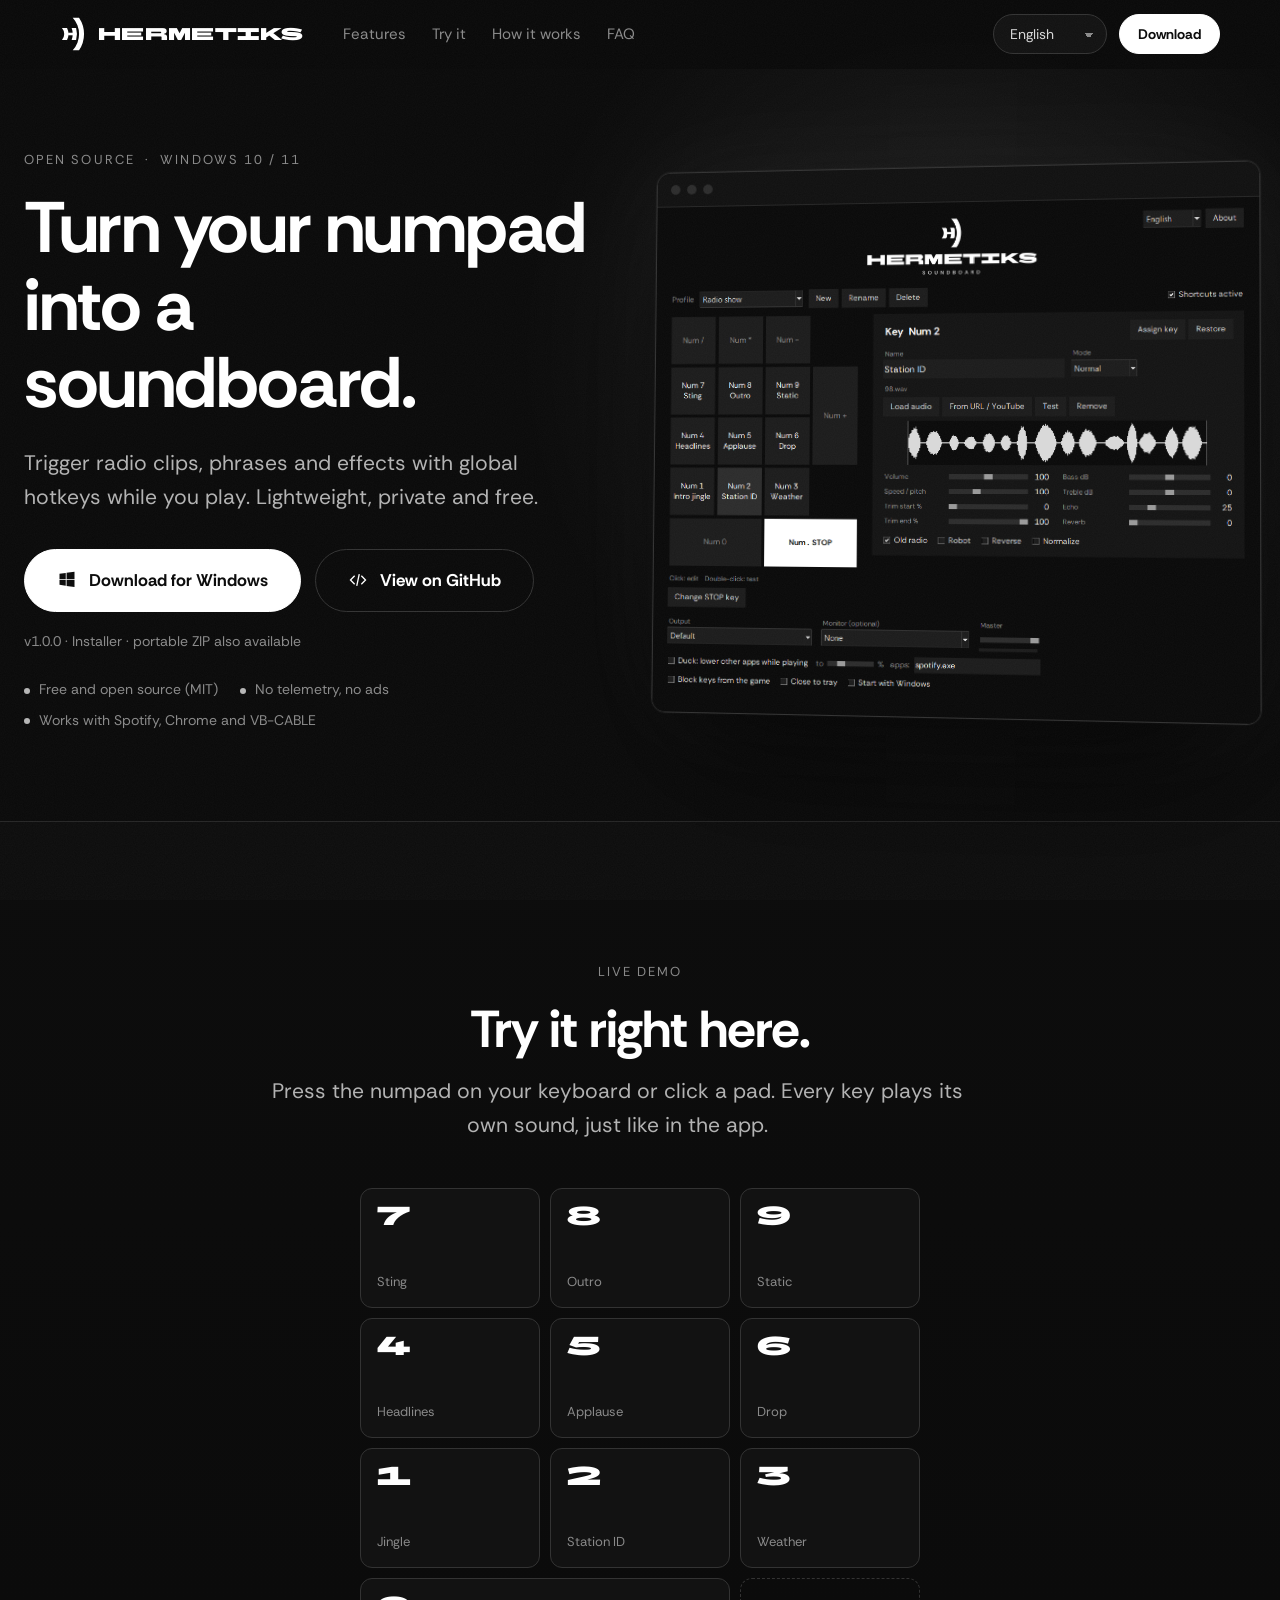
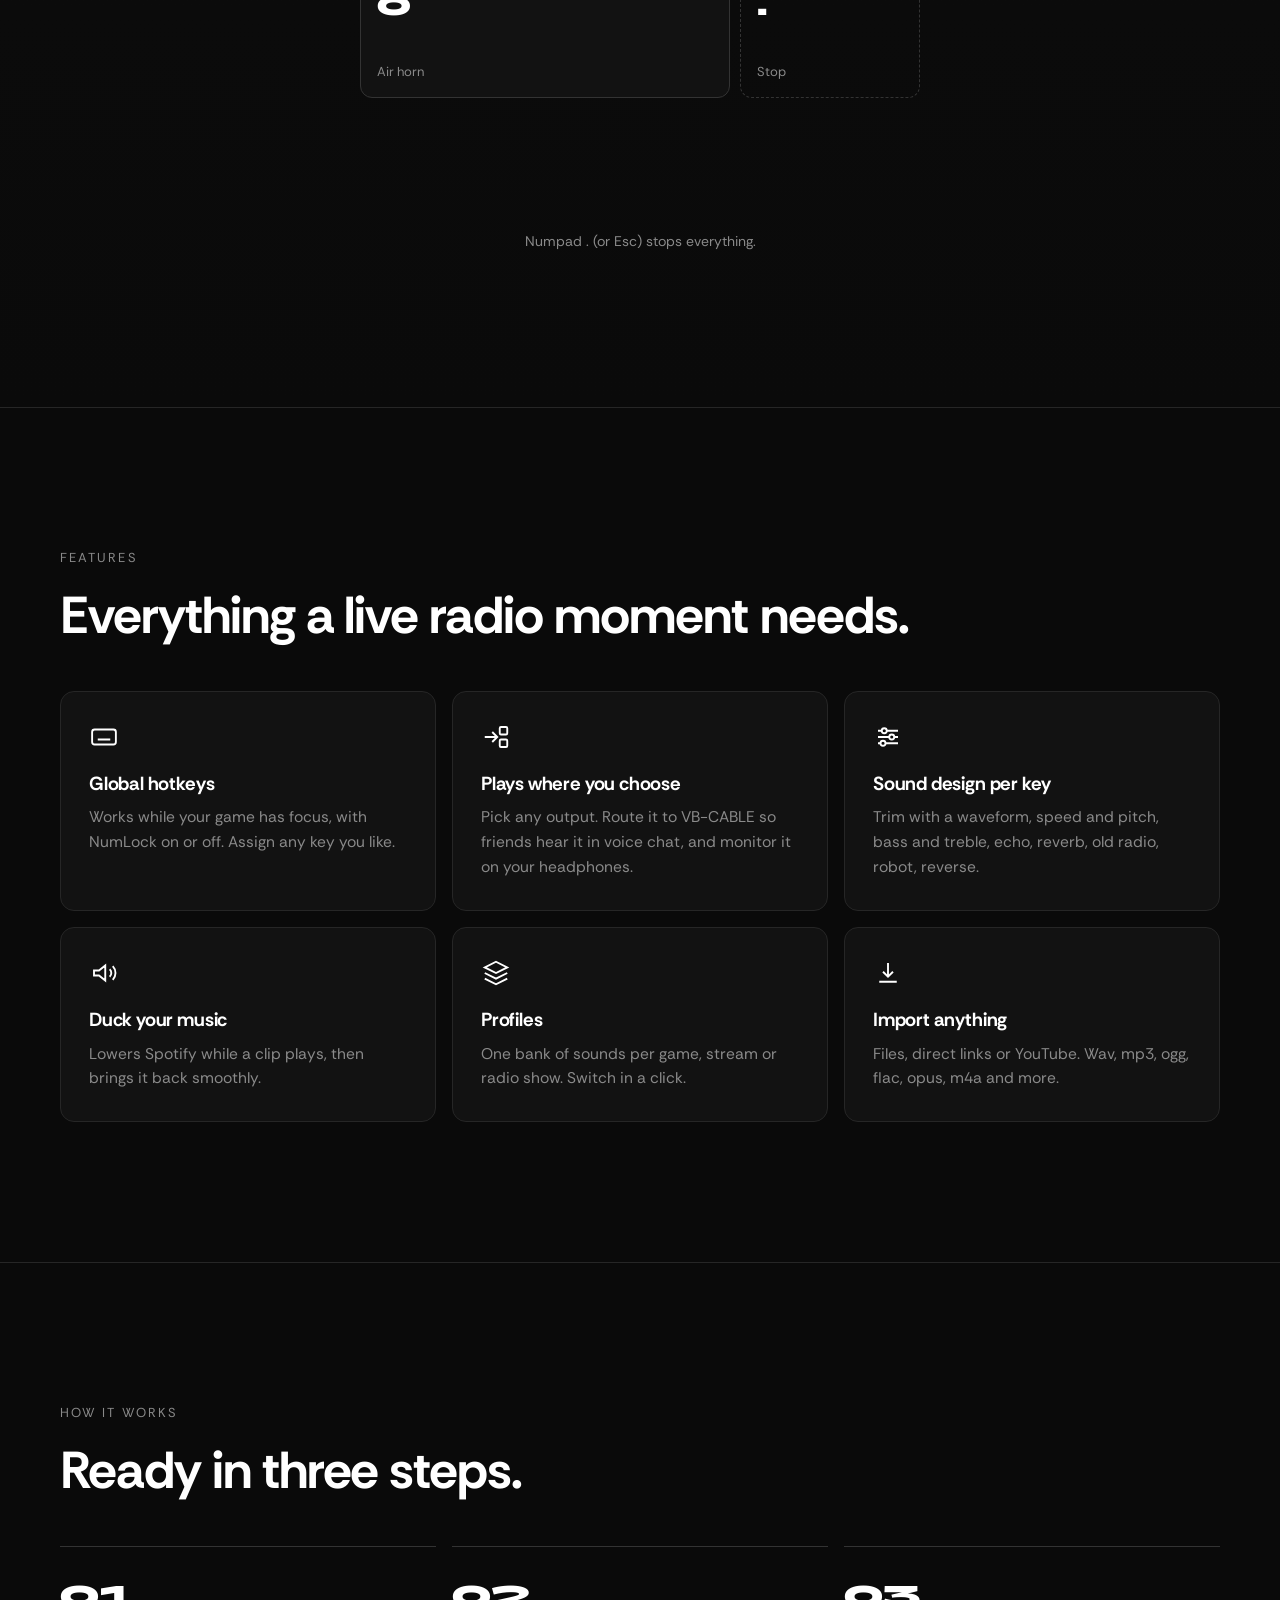
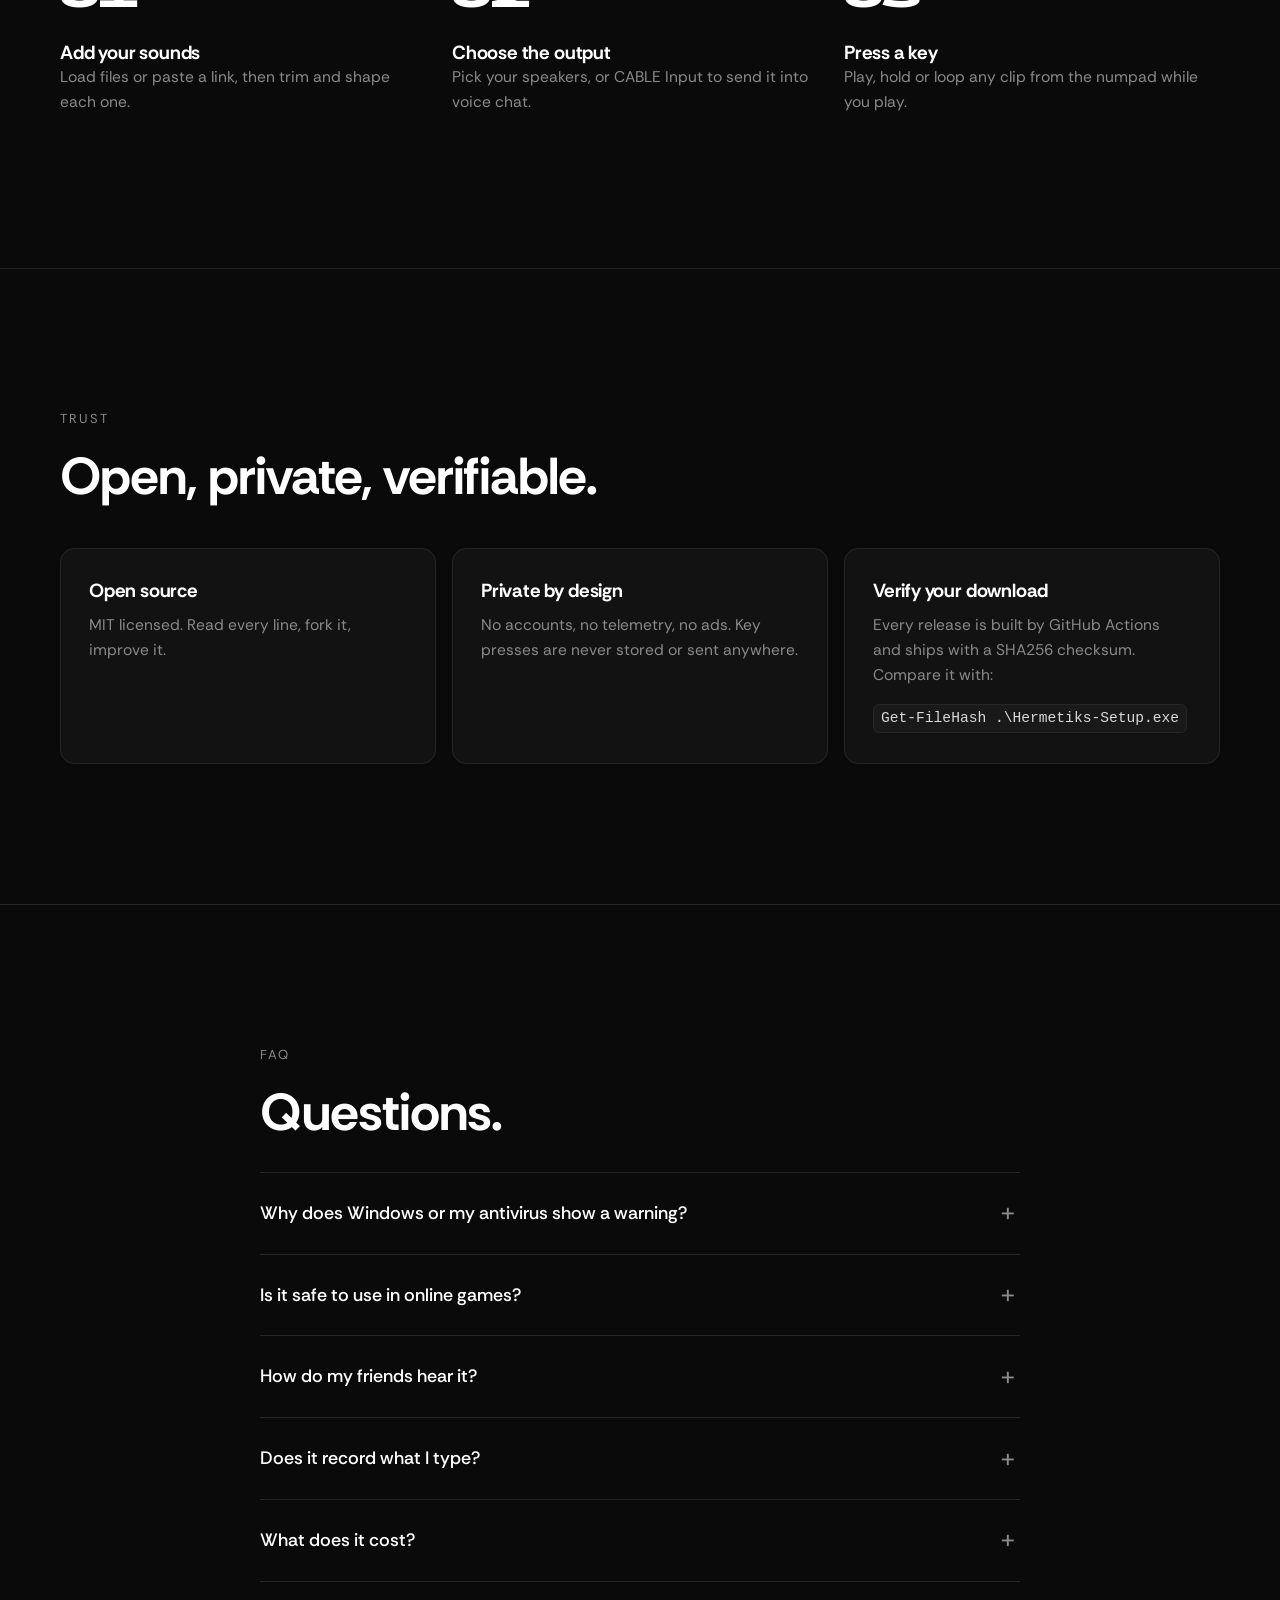
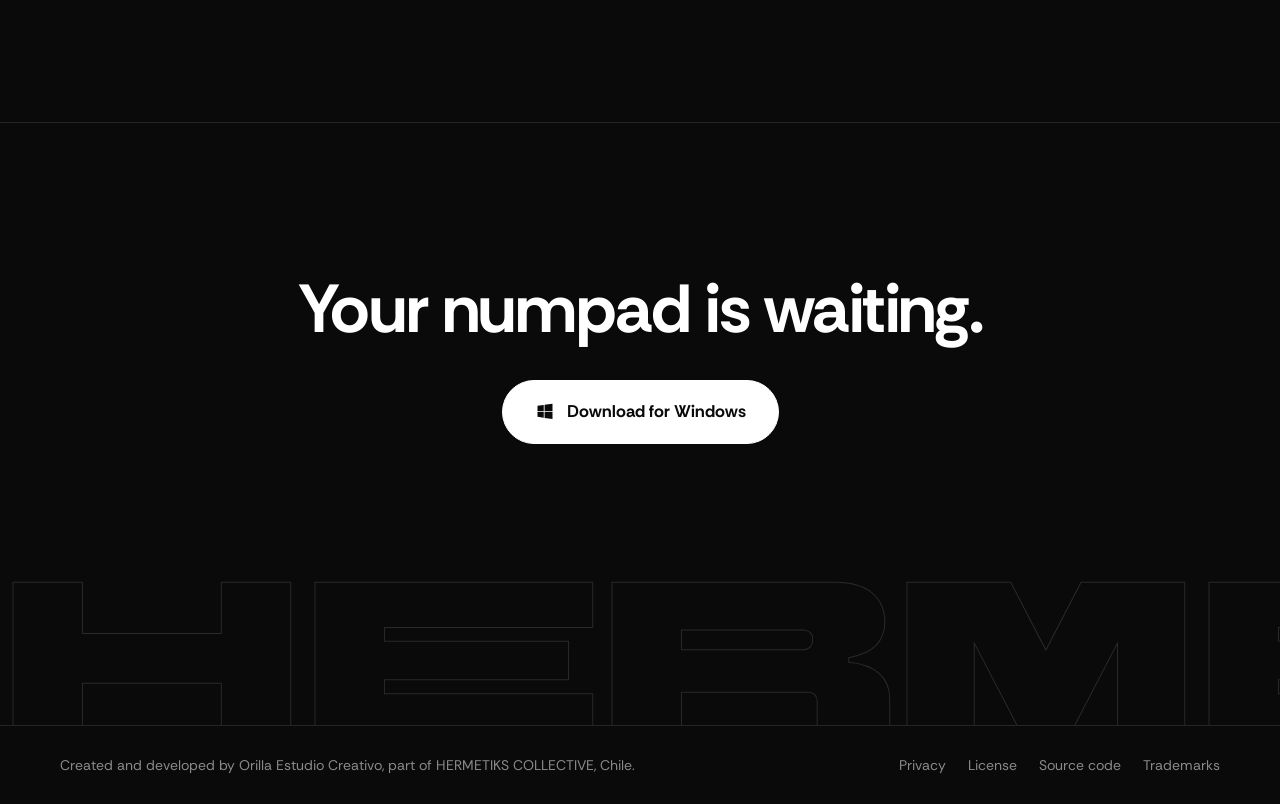
==== site/index.html @ d58da0b7 "Add landing page for hermetiks.orilladiseno.cl Static site (no build step): hero with download butto" ====
<!doctype html>
<html lang="en">
<head>
  <meta charset="utf-8">
  <meta name="viewport" content="width=device-width, initial-scale=1">
  <title>HERMETIKS Soundboard: numpad soundboard for Windows</title>
  <meta name="description" content="Free, open source numpad soundboard for Windows. Trigger radio clips, phrases and effects with global hotkeys while you play.">
  <meta name="theme-color" content="#0a0a0a">
  <link rel="canonical" href="https://hermetiks.orilladiseno.cl/">
  <meta property="og:type" content="website">
  <meta property="og:title" content="HERMETIKS Soundboard">
  <meta property="og:description" content="Turn your numpad into a soundboard. Free and open source for Windows.">
  <meta property="og:url" content="https://hermetiks.orilladiseno.cl/">
  <meta property="og:image" content="https://hermetiks.orilladiseno.cl/assets/img/og.png">
  <meta name="twitter:card" content="summary_large_image">
  <link rel="icon" href="/favicon.ico" sizes="any">
  <link rel="icon" type="image/png" href="assets/img/icon-192.png" sizes="192x192">
  <link rel="apple-touch-icon" href="assets/img/apple-touch-icon.png">
  <link rel="preload" href="assets/fonts/RethinkSans-Regular.ttf" as="font" type="font/ttf" crossorigin>
  <link rel="preload" href="assets/fonts/BBHBartle-Regular.ttf" as="font" type="font/ttf" crossorigin>
  <link rel="stylesheet" href="assets/css/style.css">
</head>
<body>
<a class="skip" href="#main">Skip to content</a>

<header class="nav" id="top">
  <a class="brand" href="#top" aria-label="HERMETIKS Soundboard">
    <img src="assets/img/mark.svg" alt="" width="26" height="34">
    <span>HERMETIKS</span>
  </a>
  <nav class="nav-links" aria-label="Main">
    <a href="#features" data-i18n="nav.features">Features</a>
    <a href="#try" data-i18n="nav.try">Try it</a>
    <a href="#how" data-i18n="nav.how">How it works</a>
    <a href="#faq" data-i18n="nav.faq">FAQ</a>
  </nav>
  <div class="nav-actions">
    <label class="lang" aria-label="Language">
      <select id="lang">
        <option value="en">English</option>
        <option value="es">Español</option>
        <option value="zh">中文</option>
        <option value="pt">Português</option>
      </select>
    </label>
    <a class="btn btn-sm js-download" href="https://github.com/orilladiseno-jpg/hermetiks/releases/latest" data-i18n="nav.download">Download</a>
  </div>
</header>

<main id="main">
  <!-- HERO -->
  <section class="hero">
    <div class="arcs" aria-hidden="true">
      <svg viewBox="0 0 600 600" preserveAspectRatio="xMidYMid slice">
        <g fill="none" stroke="currentColor" stroke-linecap="butt">
          <path class="arc a1" d="M 300 130 A 190 190 0 0 1 300 470"/>
          <path class="arc a2" d="M 300 90 A 240 240 0 0 1 300 510"/>
          <path class="arc a3" d="M 300 50 A 290 290 0 0 1 300 550"/>
          <path class="arc a4" d="M 300 10 A 340 340 0 0 1 300 590"/>
        </g>
      </svg>
    </div>
    <div class="hero-copy">
      <p class="eyebrow" data-i18n="hero.eyebrow">Open source  ·  Windows 10 / 11</p>
      <h1 data-i18n="hero.title">Turn your numpad into a soundboard.</h1>
      <p class="lead" data-i18n="hero.sub">Trigger radio clips, phrases and effects with global hotkeys while you play. Lightweight, private and free.</p>
      <div class="cta">
        <a class="btn btn-lg js-download" href="https://github.com/orilladiseno-jpg/hermetiks/releases/latest">
          <svg class="ico" viewBox="0 0 24 24" aria-hidden="true"><path fill="currentColor" d="M3 4.6 10.5 3.5v7.2H3zM11.5 3.4 21 2v8.7h-9.5zM3 11.7h7.5v7.2L3 17.8zM11.5 11.7H21V20.4l-9.5-1.3z"/></svg>
          <span data-i18n="hero.download">Download for Windows</span>
        </a>
        <a class="btn btn-ghost btn-lg" href="https://github.com/orilladiseno-jpg/hermetiks" rel="noopener">
          <svg class="ico" viewBox="0 0 24 24" fill="none" stroke="currentColor" stroke-width="1.6" aria-hidden="true"><path d="m8 7-5 5 5 5M16 7l5 5-5 5M13.5 5l-3 14"/></svg>
          <span data-i18n="hero.github">View on GitHub</span>
        </a>
      </div>
      <p class="small"><span id="ver">v1.0.0</span>  ·  <span data-i18n="hero.installer">Installer  ·  portable ZIP also available</span></p>
      <ul class="ticks">
        <li data-i18n="hero.m1">Free and open source (MIT)</li>
        <li data-i18n="hero.m2">No telemetry, no ads</li>
        <li data-i18n="hero.m3">Works with Spotify, Chrome and VB-CABLE</li>
      </ul>
    </div>
    <div class="hero-shot">
      <div class="window">
        <div class="window-bar" aria-hidden="true"><i></i><i></i><i></i></div>
        <video class="shot-video" autoplay muted loop playsinline poster="assets/img/app.png" hidden>
          <source src="assets/video/hero.mp4" type="video/mp4">
        </video>
        <img class="shot-img" src="assets/img/app.png" alt="HERMETIKS Soundboard window with a numpad grid, waveform editor and effects" width="1150" height="973">
      </div>
    </div>
  </section>

  <!-- TRY IT -->
  <section class="section try" id="try">
    <div class="wrap narrow center">
      <p class="eyebrow" data-i18n="try.eyebrow">Live demo</p>
      <h2 data-i18n="try.title">Try it right here.</h2>
      <p class="lead" data-i18n="try.sub">Press the numpad on your keyboard or click a pad. Every key plays its own sound, just like in the app.</p>
    </div>
    <div class="pad-wrap">
      <div class="pad" id="pad" role="group" aria-label="Demo numpad">
        <button class="key" data-key="7"><b>7</b><span>Sting</span></button>
        <button class="key" data-key="8"><b>8</b><span>Outro</span></button>
        <button class="key" data-key="9"><b>9</b><span>Static</span></button>
        <button class="key" data-key="4"><b>4</b><span>Headlines</span></button>
        <button class="key" data-key="5"><b>5</b><span>Applause</span></button>
        <button class="key" data-key="6"><b>6</b><span>Drop</span></button>
        <button class="key" data-key="1"><b>1</b><span>Jingle</span></button>
        <button class="key" data-key="2"><b>2</b><span>Station ID</span></button>
        <button class="key" data-key="3"><b>3</b><span>Weather</span></button>
        <button class="key key-wide" data-key="0"><b>0</b><span>Air horn</span></button>
        <button class="key key-stop" data-key="."><b>.</b><span data-i18n="try.stop">Stop</span></button>
      </div>
      <canvas id="scope" width="640" height="90" aria-hidden="true"></canvas>
      <p class="small center" data-i18n="try.hint">Numpad . (or Esc) stops everything.</p>
    </div>
  </section>

  <!-- FEATURES -->
  <section class="section" id="features">
    <div class="wrap">
      <p class="eyebrow" data-i18n="features.eyebrow">Features</p>
      <h2 data-i18n="features.title">Everything a live radio moment needs.</h2>
      <div class="grid">
        <article class="card"><svg class="fi" viewBox="0 0 24 24" fill="none" stroke="currentColor" stroke-width="1.5" aria-hidden="true"><rect x="2.5" y="6" width="19" height="12" rx="2"/><path d="M6 10h.01M10 10h.01M14 10h.01M18 10h.01M7 14h10"/></svg><h3 data-i18n="f1.t">Global hotkeys</h3><p data-i18n="f1.d"></p></article>
        <article class="card"><svg class="fi" viewBox="0 0 24 24" fill="none" stroke="currentColor" stroke-width="1.5" aria-hidden="true"><path d="M3 12h9M9 8l4 4-4 4"/><rect x="15" y="4" width="6" height="6" rx="1"/><rect x="15" y="14" width="6" height="6" rx="1"/></svg><h3 data-i18n="f2.t">Plays where you choose</h3><p data-i18n="f2.d"></p></article>
        <article class="card"><svg class="fi" viewBox="0 0 24 24" fill="none" stroke="currentColor" stroke-width="1.5" aria-hidden="true"><path d="M4 7h16M4 12h16M4 17h16"/><circle cx="9" cy="7" r="2" fill="#0a0a0a"/><circle cx="15" cy="12" r="2" fill="#0a0a0a"/><circle cx="8" cy="17" r="2" fill="#0a0a0a"/></svg><h3 data-i18n="f3.t">Sound design per key</h3><p data-i18n="f3.d"></p></article>
        <article class="card"><svg class="fi" viewBox="0 0 24 24" fill="none" stroke="currentColor" stroke-width="1.5" aria-hidden="true"><path d="M4 10v4h4l5 4V6l-5 4zM16.5 9a4 4 0 0 1 0 6M19 6.5a8 8 0 0 1 0 11"/></svg><h3 data-i18n="f4.t">Duck your music</h3><p data-i18n="f4.d"></p></article>
        <article class="card"><svg class="fi" viewBox="0 0 24 24" fill="none" stroke="currentColor" stroke-width="1.5" aria-hidden="true"><path d="m12 3 9 4.5-9 4.5-9-4.5zM3 12l9 4.5 9-4.5M3 16.5 12 21l9-4.5"/></svg><h3 data-i18n="f5.t">Profiles</h3><p data-i18n="f5.d"></p></article>
        <article class="card"><svg class="fi" viewBox="0 0 24 24" fill="none" stroke="currentColor" stroke-width="1.5" aria-hidden="true"><path d="M12 4v11M8 11l4 4 4-4M5 19h14"/></svg><h3 data-i18n="f6.t">Import anything</h3><p data-i18n="f6.d"></p></article>
      </div>
    </div>
  </section>

  <!-- HOW -->
  <section class="section" id="how">
    <div class="wrap">
      <p class="eyebrow" data-i18n="how.eyebrow">How it works</p>
      <h2 data-i18n="how.title">Ready in three steps.</h2>
      <ol class="steps">
        <li><span class="num">01</span><h3 data-i18n="s1.t">Add your sounds</h3><p data-i18n="s1.d"></p></li>
        <li><span class="num">02</span><h3 data-i18n="s2.t">Choose the output</h3><p data-i18n="s2.d"></p></li>
        <li><span class="num">03</span><h3 data-i18n="s3.t">Press a key</h3><p data-i18n="s3.d"></p></li>
      </ol>
    </div>
  </section>

  <!-- TRUST -->
  <section class="section" id="trust">
    <div class="wrap">
      <p class="eyebrow" data-i18n="trust.eyebrow">Trust</p>
      <h2 data-i18n="trust.title">Open, private, verifiable.</h2>
      <div class="grid three">
        <article class="card"><h3 data-i18n="t1.t">Open source</h3><p data-i18n="t1.d"></p></article>
        <article class="card"><h3 data-i18n="t2.t">Private by design</h3><p data-i18n="t2.d"></p></article>
        <article class="card"><h3 data-i18n="t3.t">Verify your download</h3><p data-i18n="t3.d"></p><code>Get-FileHash .\Hermetiks-Setup.exe</code></article>
      </div>
    </div>
  </section>

  <!-- FAQ -->
  <section class="section" id="faq">
    <div class="wrap narrow">
      <p class="eyebrow" data-i18n="faq.eyebrow">FAQ</p>
      <h2 data-i18n="faq.title">Questions.</h2>
      <details><summary data-i18n="q1"></summary><p data-i18n="a1"></p></details>
      <details><summary data-i18n="q2"></summary><p data-i18n="a2"></p></details>
      <details><summary data-i18n="q3"></summary><p data-i18n="a3"></p></details>
      <details><summary data-i18n="q4"></summary><p data-i18n="a4"></p></details>
      <details><summary data-i18n="q5"></summary><p data-i18n="a5"></p></details>
    </div>
  </section>

  <!-- FINAL CTA -->
  <section class="final">
    <div class="wrap center">
      <h2 data-i18n="cta.title">Your numpad is waiting.</h2>
      <a class="btn btn-lg js-download" href="https://github.com/orilladiseno-jpg/hermetiks/releases/latest">
        <svg class="ico" viewBox="0 0 24 24" aria-hidden="true"><path fill="currentColor" d="M3 4.6 10.5 3.5v7.2H3zM11.5 3.4 21 2v8.7h-9.5zM3 11.7h7.5v7.2L3 17.8zM11.5 11.7H21V20.4l-9.5-1.3z"/></svg>
        <span data-i18n="hero.download">Download for Windows</span>
      </a>
    </div>
    <div class="giant" aria-hidden="true">HERMETIKS</div>
  </section>
</main>

<footer class="footer">
  <div class="wrap foot">
    <p data-i18n="foot.credit">Created and developed by Orilla Estudio Creativo, part of HERMETIKS COLLECTIVE, Chile.</p>
    <nav aria-label="Footer">
      <a href="privacy.html" data-i18n="foot.privacy">Privacy</a>
      <a href="https://github.com/orilladiseno-jpg/hermetiks/blob/main/LICENSE" rel="noopener" data-i18n="foot.license">License</a>
      <a href="https://github.com/orilladiseno-jpg/hermetiks" rel="noopener" data-i18n="foot.source">Source code</a>
      <a href="https://github.com/orilladiseno-jpg/hermetiks/blob/main/TRADEMARKS.md" rel="noopener" data-i18n="foot.trademarks">Trademarks</a>
    </nav>
  </div>
</footer>

<script src="assets/js/i18n.js"></script>
<script src="assets/js/main.js"></script>
</body>
</html>
---- site/assets/css/style.css ----
@font-face { font-family: "Rethink Sans"; src: url("../fonts/RethinkSans-Regular.ttf") format("truetype"); font-weight: 400; font-display: swap; }
@font-face { font-family: "Rethink Sans"; src: url("../fonts/RethinkSans-Medium.ttf") format("truetype"); font-weight: 500; font-display: swap; }
@font-face { font-family: "Rethink Sans"; src: url("../fonts/RethinkSans-Bold.ttf") format("truetype"); font-weight: 700; font-display: swap; }
@font-face { font-family: "BBH Bartle"; src: url("../fonts/BBHBartle-Regular.ttf") format("truetype"); font-display: swap; }

:root {
  --bg: #0a0a0a; --panel: #121212; --panel-2: #191919; --line: #262626; --line-2: #333;
  --muted: #8a8a8a; --text: #d9d9d9; --white: #fff;
  --display: "BBH Bartle", "Rethink Sans", system-ui, sans-serif;
  --sans: "Rethink Sans", system-ui, -apple-system, "Segoe UI", "Microsoft YaHei", "PingFang SC", sans-serif;
  --radius: 14px;
}
*, *::before, *::after { box-sizing: border-box; }
html { scroll-behavior: smooth; scroll-padding-top: 84px; }
body {
  margin: 0; background: var(--bg); color: var(--text); font-family: var(--sans); font-size: 17px; line-height: 1.6;
  -webkit-font-smoothing: antialiased; overflow-x: hidden;
}
body::before { /* film grain */
  content: ""; position: fixed; inset: 0; pointer-events: none; z-index: 100; opacity: .035;
  background-image: url("data:image/svg+xml;utf8,<svg xmlns='http://www.w3.org/2000/svg' width='160' height='160'><filter id='n'><feTurbulence type='fractalNoise' baseFrequency='.9' numOctaves='2' stitchTiles='stitch'/><feColorMatrix values='0 0 0 0 1 0 0 0 0 1 0 0 0 0 1 0 0 0 .9 0'/></filter><rect width='100%' height='100%' filter='url(%23n)'/></svg>");
}
img, svg, video { max-width: 100%; display: block; }
[hidden] { display: none !important; }
a { color: var(--white); text-decoration-color: var(--line-2); text-underline-offset: 3px; }
a:hover { text-decoration-color: var(--white); }
h1, h2, h3 { color: var(--white); font-weight: 700; line-height: 1.08; margin: 0; letter-spacing: -.02em; }
h2 { font-size: clamp(30px, 4.4vw, 52px); margin-bottom: 18px; }
h3 { font-size: 19px; letter-spacing: -.01em; line-height: 1.25; }
p { margin: 0 0 14px; }
code { font-family: ui-monospace, "Cascadia Code", Consolas, monospace; font-size: .86em; background: var(--panel-2); border: 1px solid var(--line); border-radius: 6px; padding: 2px 7px; color: var(--text); }
.skip { position: absolute; left: -999px; top: 8px; background: var(--white); color: var(--bg); padding: 8px 14px; border-radius: 8px; z-index: 200; }
.skip:focus { left: 12px; }
:focus-visible { outline: 2px solid var(--white); outline-offset: 3px; border-radius: 6px; }
.wrap { width: min(1160px, 100% - 48px); margin-inline: auto; }
.narrow { width: min(760px, 100% - 48px); }
.center { text-align: center; }
.small { font-size: 14px; color: var(--muted); }
.eyebrow { font-size: 13px; letter-spacing: .16em; text-transform: uppercase; color: var(--muted); margin-bottom: 18px; white-space: pre; }
.lead { font-size: clamp(18px, 2vw, 21px); color: #b3b3b3; max-width: 34em; }

/* nav */
.nav {
  position: sticky; top: 0; z-index: 50; display: flex; align-items: center; gap: 28px; padding: 14px max(24px, calc((100% - 1160px) / 2));
  background: rgba(10,10,10,.94); border-bottom: 1px solid transparent;
  transition: border-color .3s;
}
.nav.scrolled { border-bottom-color: var(--line); }
.brand { display: flex; align-items: center; gap: 12px; text-decoration: none; color: var(--white); font-family: var(--display); font-size: 17px; letter-spacing: .02em; }
.nav-links { display: flex; gap: 26px; margin-left: 12px; }
.nav-links a { color: var(--muted); text-decoration: none; font-size: 15px; transition: color .2s; }
.nav-links a:hover { color: var(--white); }
.nav-actions { margin-left: auto; display: flex; align-items: center; gap: 12px; }
.lang select {
  appearance: none; background: var(--panel); color: var(--text); border: 1px solid var(--line-2); border-radius: 999px;
  padding: 8px 32px 8px 16px; font: inherit; font-size: 14px; cursor: pointer;
  background-image: linear-gradient(45deg, transparent 50%, var(--muted) 50%), linear-gradient(135deg, var(--muted) 50%, transparent 50%);
  background-position: calc(100% - 17px) 55%, calc(100% - 12px) 55%; background-size: 5px 5px; background-repeat: no-repeat;
}
.lang select option { background: var(--panel); }

/* buttons */
.btn {
  display: inline-flex; align-items: center; justify-content: center; gap: 12px; text-decoration: none; cursor: pointer;
  background: var(--white); color: var(--bg); border: 1px solid var(--white); border-radius: 999px; font-weight: 700; font-size: 15px;
  padding: 11px 22px; transition: transform .2s, background .2s, color .2s, box-shadow .3s;
}
.btn:hover { transform: translateY(-1px); box-shadow: 0 8px 40px rgba(255,255,255,.18); }
.btn-sm { padding: 8px 18px; font-size: 14px; }
.btn-lg { padding: 17px 32px; font-size: 17px; }
.btn-ghost { background: transparent; color: var(--white); border-color: var(--line-2); }
.btn-ghost:hover { background: var(--panel-2); box-shadow: none; }
.btn .ico { width: 20px; height: 20px; }

/* hero */
.hero {
  position: relative; display: grid; grid-template-columns: minmax(0, 1fr) minmax(0, 1.08fr); gap: 56px; align-items: center;
  width: min(1240px, 100% - 48px); margin: 0 auto; padding: clamp(48px, 9vh, 110px) 0 clamp(64px, 10vh, 120px);
}
.hero::before { /* soft light */
  content: ""; position: absolute; z-index: -1; right: -10%; top: -20%; width: 70%; aspect-ratio: 1; border-radius: 50%;
  background: radial-gradient(closest-side, rgba(255,255,255,.08), transparent);
}
.hero h1 { font-size: clamp(40px, 5.6vw, 76px); margin-bottom: 26px; }
.hero .lead { margin-bottom: 34px; }
.cta { display: flex; flex-wrap: wrap; gap: 14px; margin-bottom: 18px; }
.ticks { list-style: none; padding: 0; margin: 26px 0 0; display: flex; flex-wrap: wrap; gap: 8px 22px; color: var(--muted); font-size: 14px; }
.ticks li::before { content: ""; display: inline-block; width: 6px; height: 6px; background: var(--white); border-radius: 50%; margin-right: 9px; vertical-align: middle; opacity: .7; }
.arcs { position: absolute; inset: 0; z-index: -1; color: var(--white); pointer-events: none; overflow: hidden; }
.arcs svg { position: absolute; right: -12%; top: 50%; width: 78%; transform: translateY(-50%); }
.arc { stroke-width: 5; opacity: 0; animation: pulse 5.2s cubic-bezier(.3,.6,.3,1) infinite; }
.a2 { animation-delay: .5s; } .a3 { animation-delay: 1s; } .a4 { animation-delay: 1.5s; }
@keyframes pulse { 0% { opacity: 0; transform: translateX(-30px) } 22% { opacity: .5 } 70% { opacity: .06 } 100% { opacity: 0; transform: translateX(40px) } }
.hero-shot { perspective: 1600px; }
.window {
  border: 1px solid var(--line-2); border-radius: var(--radius); background: #050505; overflow: hidden;
  box-shadow: 0 60px 140px -30px rgba(0,0,0,.95), 0 0 0 1px rgba(255,255,255,.03), 0 0 120px rgba(255,255,255,.05);
  transform: rotateY(-7deg) rotateX(2deg); transition: transform .8s cubic-bezier(.2,.7,.2,1);
}
.hero-shot:hover .window { transform: rotateY(-2deg) rotateX(0); }
.window-bar { display: flex; gap: 7px; padding: 12px 14px; background: #111; border-bottom: 1px solid var(--line); }
.window-bar i { width: 10px; height: 10px; border-radius: 50%; background: #2c2c2c; }
.window img, .window video { width: 100%; height: auto; }

/* sections */
.section { padding: clamp(72px, 11vw, 140px) 0; border-top: 1px solid var(--line); }
.try { background: linear-gradient(180deg, #0d0d0d, var(--bg)); }
.pad-wrap { width: min(560px, 100% - 48px); margin: 46px auto 0; }
.pad { display: grid; grid-template-columns: repeat(3, 1fr); gap: 10px; }
.key {
  position: relative; aspect-ratio: 1.5; display: flex; flex-direction: column; align-items: flex-start; justify-content: space-between;
  padding: 14px 16px; border: 1px solid var(--line-2); border-radius: 12px; background: var(--panel); color: var(--text); cursor: pointer;
  font: inherit; text-align: left; transition: background .12s, border-color .12s, transform .12s, box-shadow .25s;
}
.key b { font-family: var(--display); font-weight: 400; font-size: 26px; color: var(--white); line-height: 1; }
.key span { font-size: 13px; color: var(--muted); }
.key:hover { background: var(--panel-2); border-color: #4a4a4a; }
.key.on { background: var(--white); border-color: var(--white); transform: scale(.96); box-shadow: 0 0 60px rgba(255,255,255,.35); }
.key.on b, .key.on span { color: var(--bg); }
.key-wide { grid-column: span 2; aspect-ratio: auto; min-height: 84px; }
.key-stop { background: transparent; border-style: dashed; }
#scope { width: 100%; height: 90px; margin: 26px 0 8px; opacity: .9; }

.grid { display: grid; grid-template-columns: repeat(3, 1fr); gap: 16px; margin-top: 48px; }
.grid.three { margin-top: 44px; }
.card { background: var(--panel); border: 1px solid var(--line); border-radius: var(--radius); padding: 30px 28px; transition: border-color .25s, transform .25s, background .25s; }
.card:hover { border-color: #444; background: var(--panel-2); transform: translateY(-3px); }
.card h3 { margin: 20px 0 10px; }
.card p { color: var(--muted); font-size: 15.5px; margin: 0; }
.card code { display: inline-block; margin-top: 16px; }
.fi { width: 30px; height: 30px; color: var(--white); }
.grid.three .card h3 { margin-top: 0; }

.steps { list-style: none; padding: 0; margin: 48px 0 0; display: grid; grid-template-columns: repeat(3, 1fr); gap: 16px; counter-reset: s; }
.steps li { border-top: 1px solid var(--line-2); padding: 26px 8px 0 0; }
.num { font-family: var(--display); font-size: 30px; color: var(--white); display: block; margin-bottom: 20px; }
.steps p { color: var(--muted); font-size: 15.5px; }

details { border-bottom: 1px solid var(--line); padding: 4px 0; }
details:first-of-type { border-top: 1px solid var(--line); margin-top: 32px; }
summary { list-style: none; cursor: pointer; padding: 22px 40px 22px 0; position: relative; color: var(--white); font-weight: 500; font-size: 18px; }
summary::-webkit-details-marker { display: none; }
summary::after { content: "+"; position: absolute; right: 4px; top: 50%; transform: translateY(-50%); font-size: 26px; font-weight: 300; color: var(--muted); transition: transform .25s; }
details[open] summary::after { transform: translateY(-50%) rotate(45deg); color: var(--white); }
details p { color: var(--muted); padding: 0 40px 22px 0; margin: 0; }

.final { position: relative; text-align: center; padding: clamp(80px, 12vw, 150px) 0 0; border-top: 1px solid var(--line); overflow: hidden; }
.final h2 { font-size: clamp(34px, 5.5vw, 68px); margin-bottom: 34px; }
.giant { font-family: var(--display); font-size: clamp(60px, 17.5vw, 280px); line-height: .8; letter-spacing: -.01em; color: transparent; -webkit-text-stroke: 1px #2a2a2a; margin-top: clamp(50px, 8vw, 110px); white-space: nowrap; user-select: none; transform: translateY(14%); }

.footer { border-top: 1px solid var(--line); padding: 28px 0; font-size: 14px; color: var(--muted); }
.foot { display: flex; flex-wrap: wrap; gap: 14px 32px; justify-content: space-between; align-items: center; }
.foot p { margin: 0; }
.foot nav { display: flex; gap: 22px; flex-wrap: wrap; }
.foot a { color: var(--muted); text-decoration: none; }
.foot a:hover { color: var(--white); }

/* privacy page */
.doc-body { padding: 70px 0 100px; }
.doc-body h1 { font-size: clamp(34px, 5vw, 56px); margin-bottom: 14px; }
.doc-body h2 { font-size: 24px; margin: 44px 0 12px; }
.doc-body ul { padding-left: 20px; color: #b3b3b3; } .doc-body li { margin-bottom: 10px; } .doc-body p { color: #b3b3b3; }

/* reveal */
.rv { opacity: 0; transform: translateY(24px); transition: opacity .8s cubic-bezier(.2,.7,.2,1), transform .8s cubic-bezier(.2,.7,.2,1); }
.rv.in { opacity: 1; transform: none; }

@media (max-width: 980px) {
  .hero { grid-template-columns: 1fr; gap: 44px; }
  .window { transform: none; }
  .hero-shot:hover .window { transform: none; }
  .nav-links { display: none; }
  .grid, .steps { grid-template-columns: 1fr 1fr; }
}
@media (max-width: 640px) {
  body { font-size: 16px; }
  .nav { gap: 12px; padding: 12px 16px; }
  .brand span { display: none; }
  .grid, .steps { grid-template-columns: 1fr; }
  .cta .btn { width: 100%; }
  .pad { gap: 8px; } .key { padding: 10px 12px; } .key b { font-size: 22px; }
  .hero-shot { margin-inline: -8px; }
}
@media (prefers-reduced-motion: reduce) {
  html { scroll-behavior: auto; }
  .arc { animation: none; opacity: .18; }
  .rv { opacity: 1; transform: none; transition: none; }
  .window, .hero-shot:hover .window { transform: none; transition: none; }
}
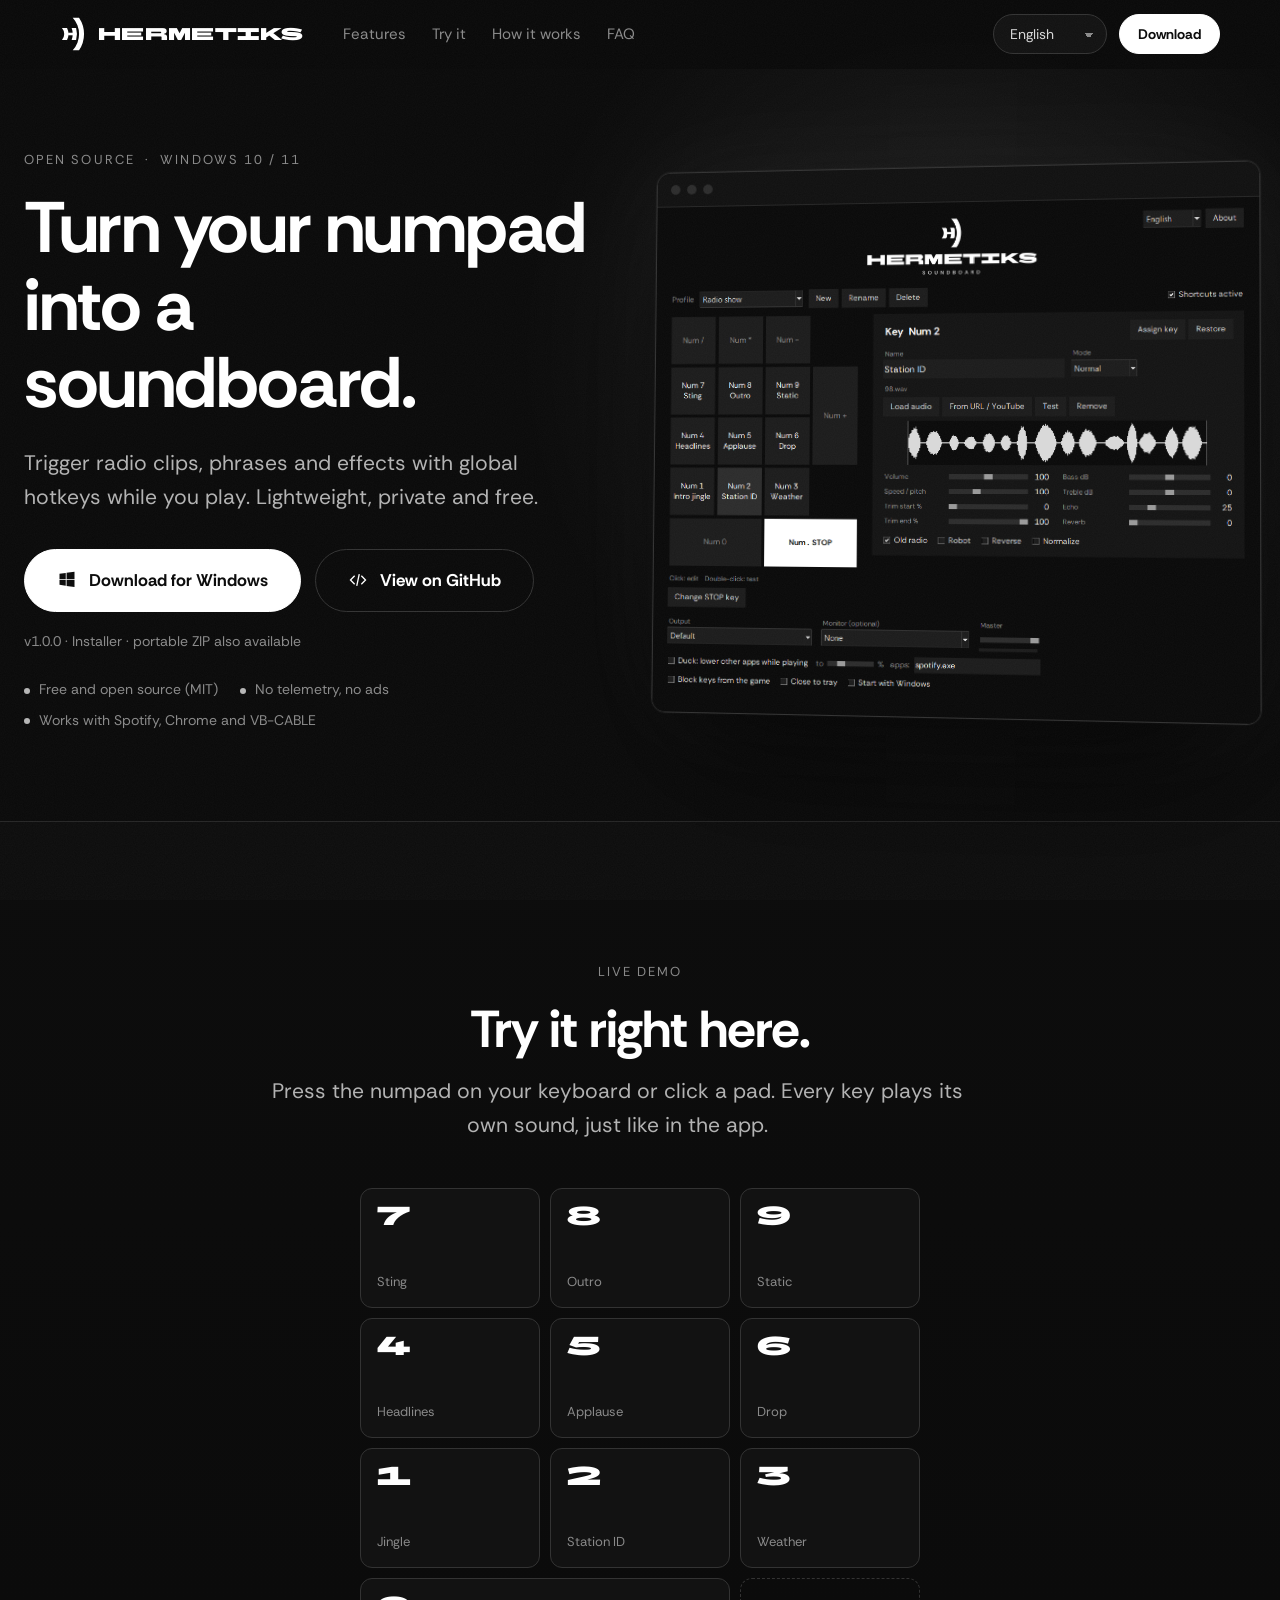
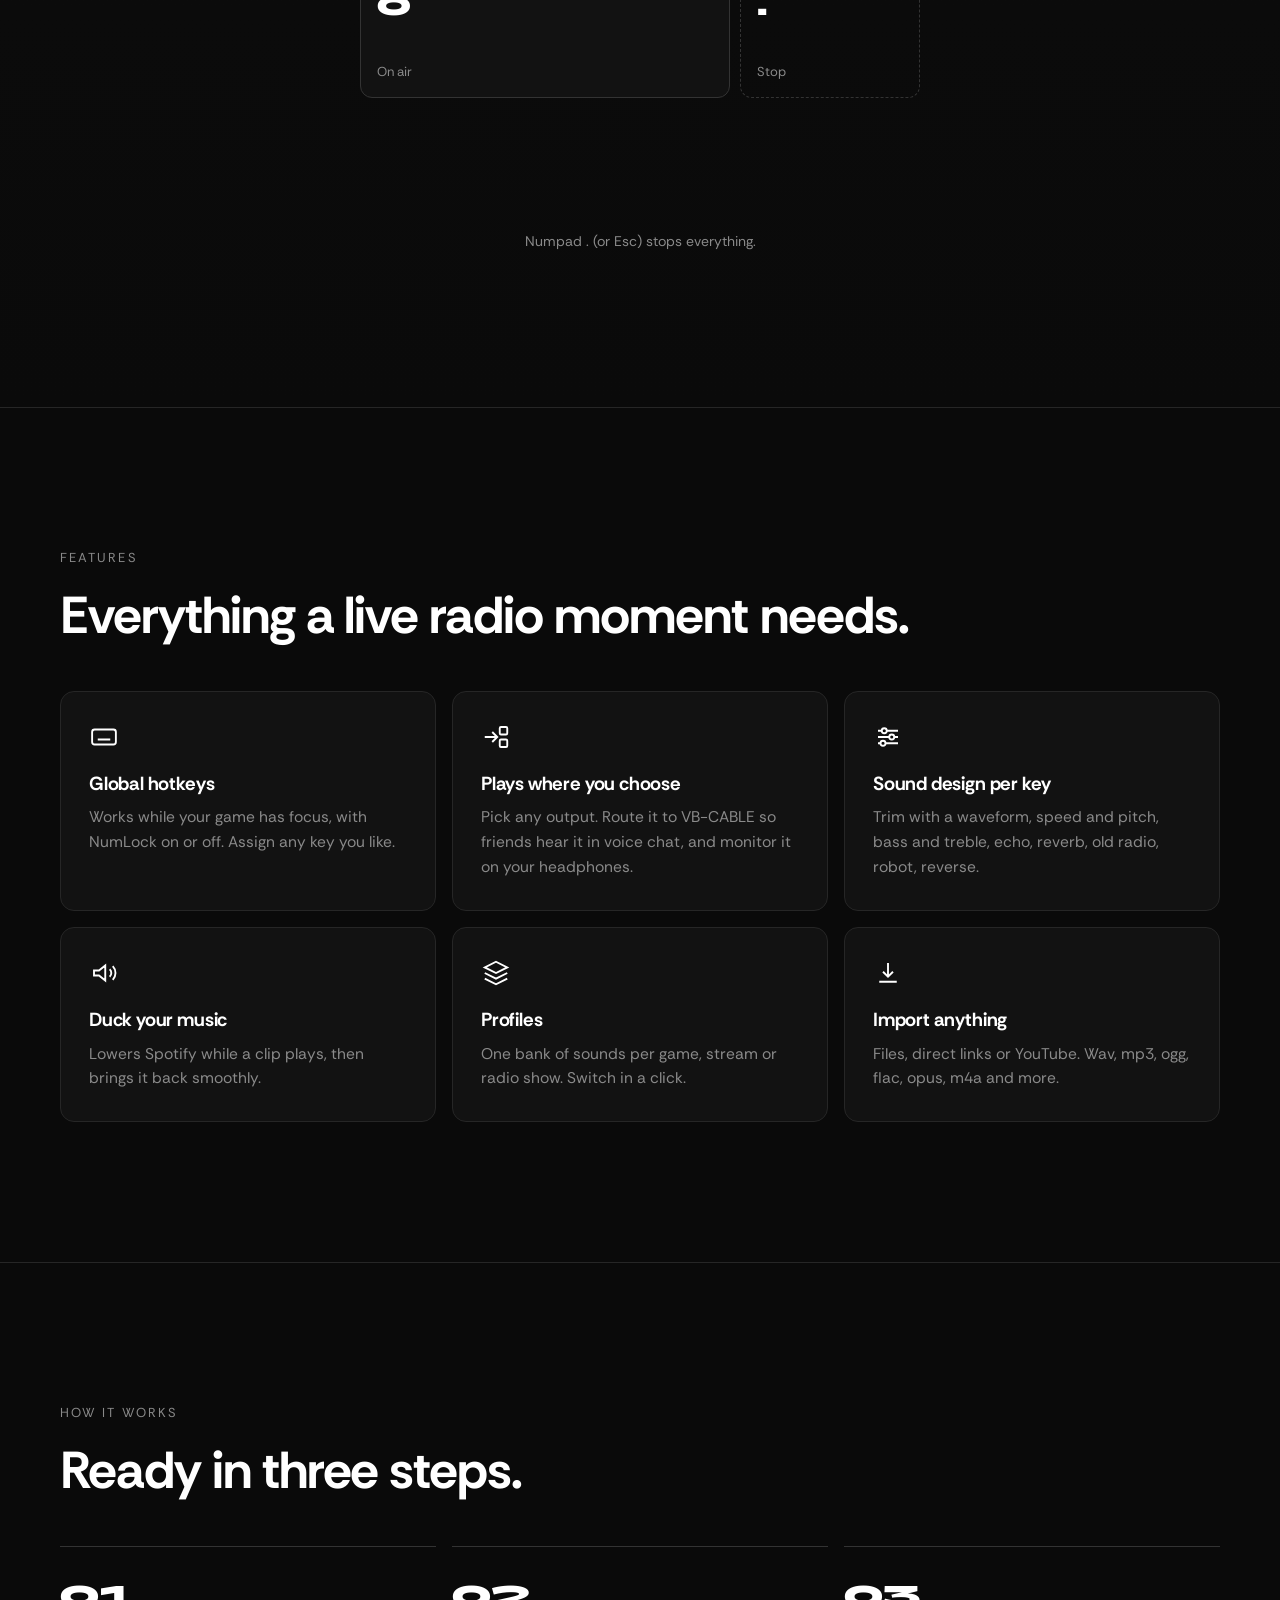
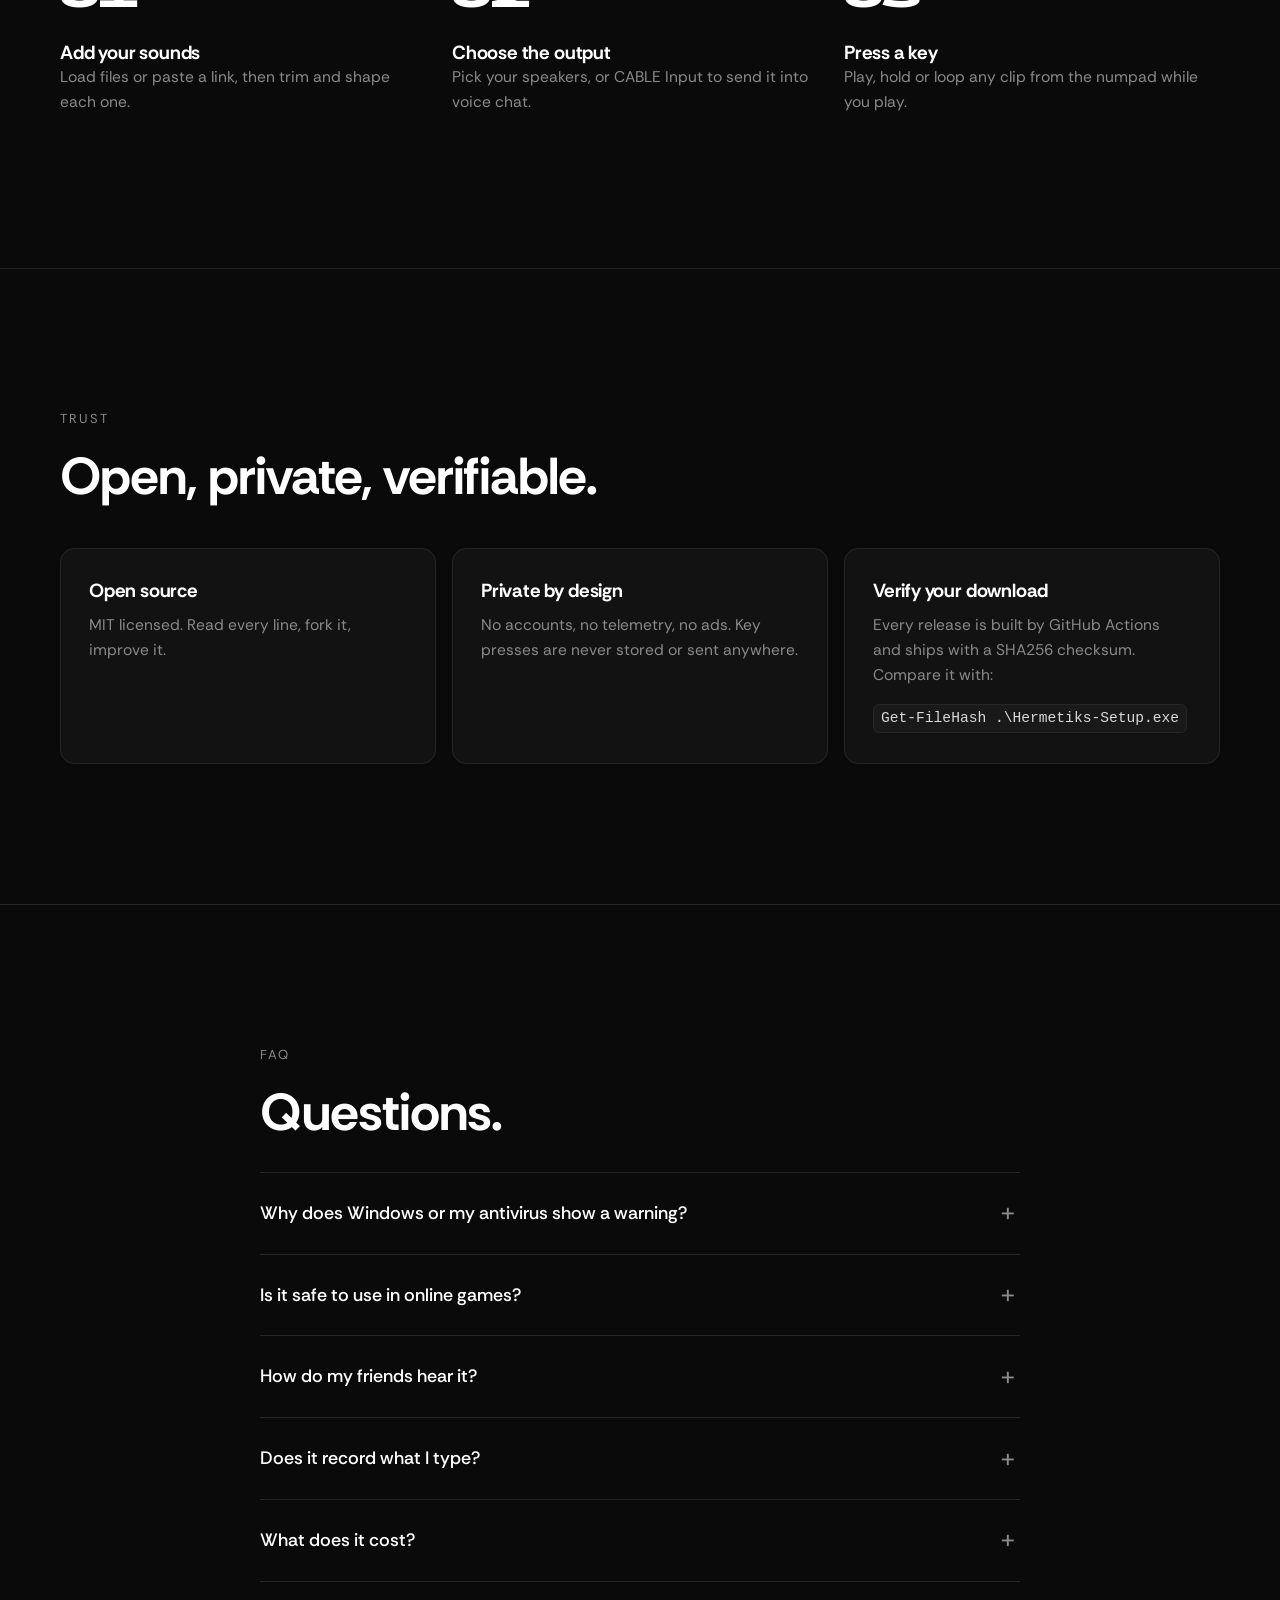
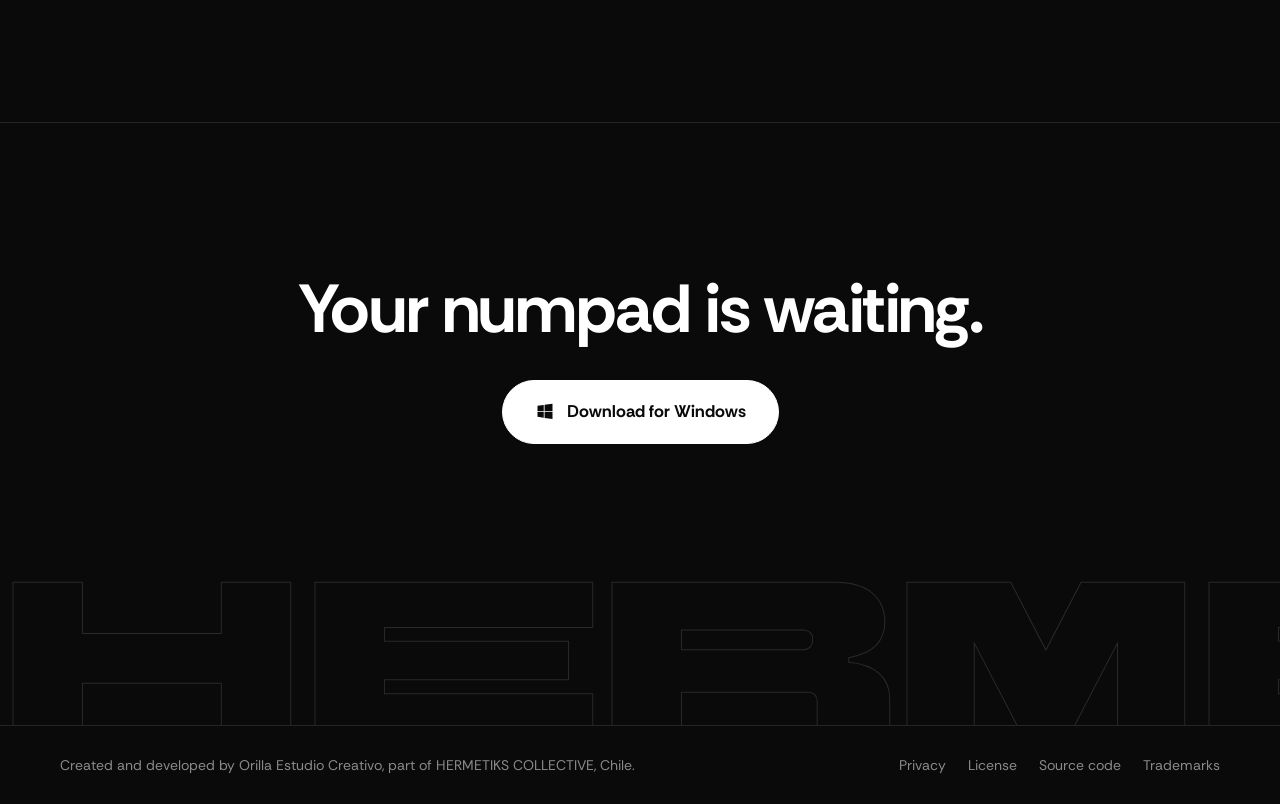
==== commit 44b9359d: "Landing demo: play original MP3 clips instead of synthesized tones Ten radio-style clips (Kokoro TTS" ====
--- a/site/index.html
+++ b/site/index.html
@@ -110,7 +110,7 @@
         <button class="key" data-key="1"><b>1</b><span>Jingle</span></button>
         <button class="key" data-key="2"><b>2</b><span>Station ID</span></button>
         <button class="key" data-key="3"><b>3</b><span>Weather</span></button>
-        <button class="key key-wide" data-key="0"><b>0</b><span>Air horn</span></button>
+        <button class="key key-wide" data-key="0"><b>0</b><span>On air</span></button>
         <button class="key key-stop" data-key="."><b>.</b><span data-i18n="try.stop">Stop</span></button>
       </div>
       <canvas id="scope" width="640" height="90" aria-hidden="true"></canvas>
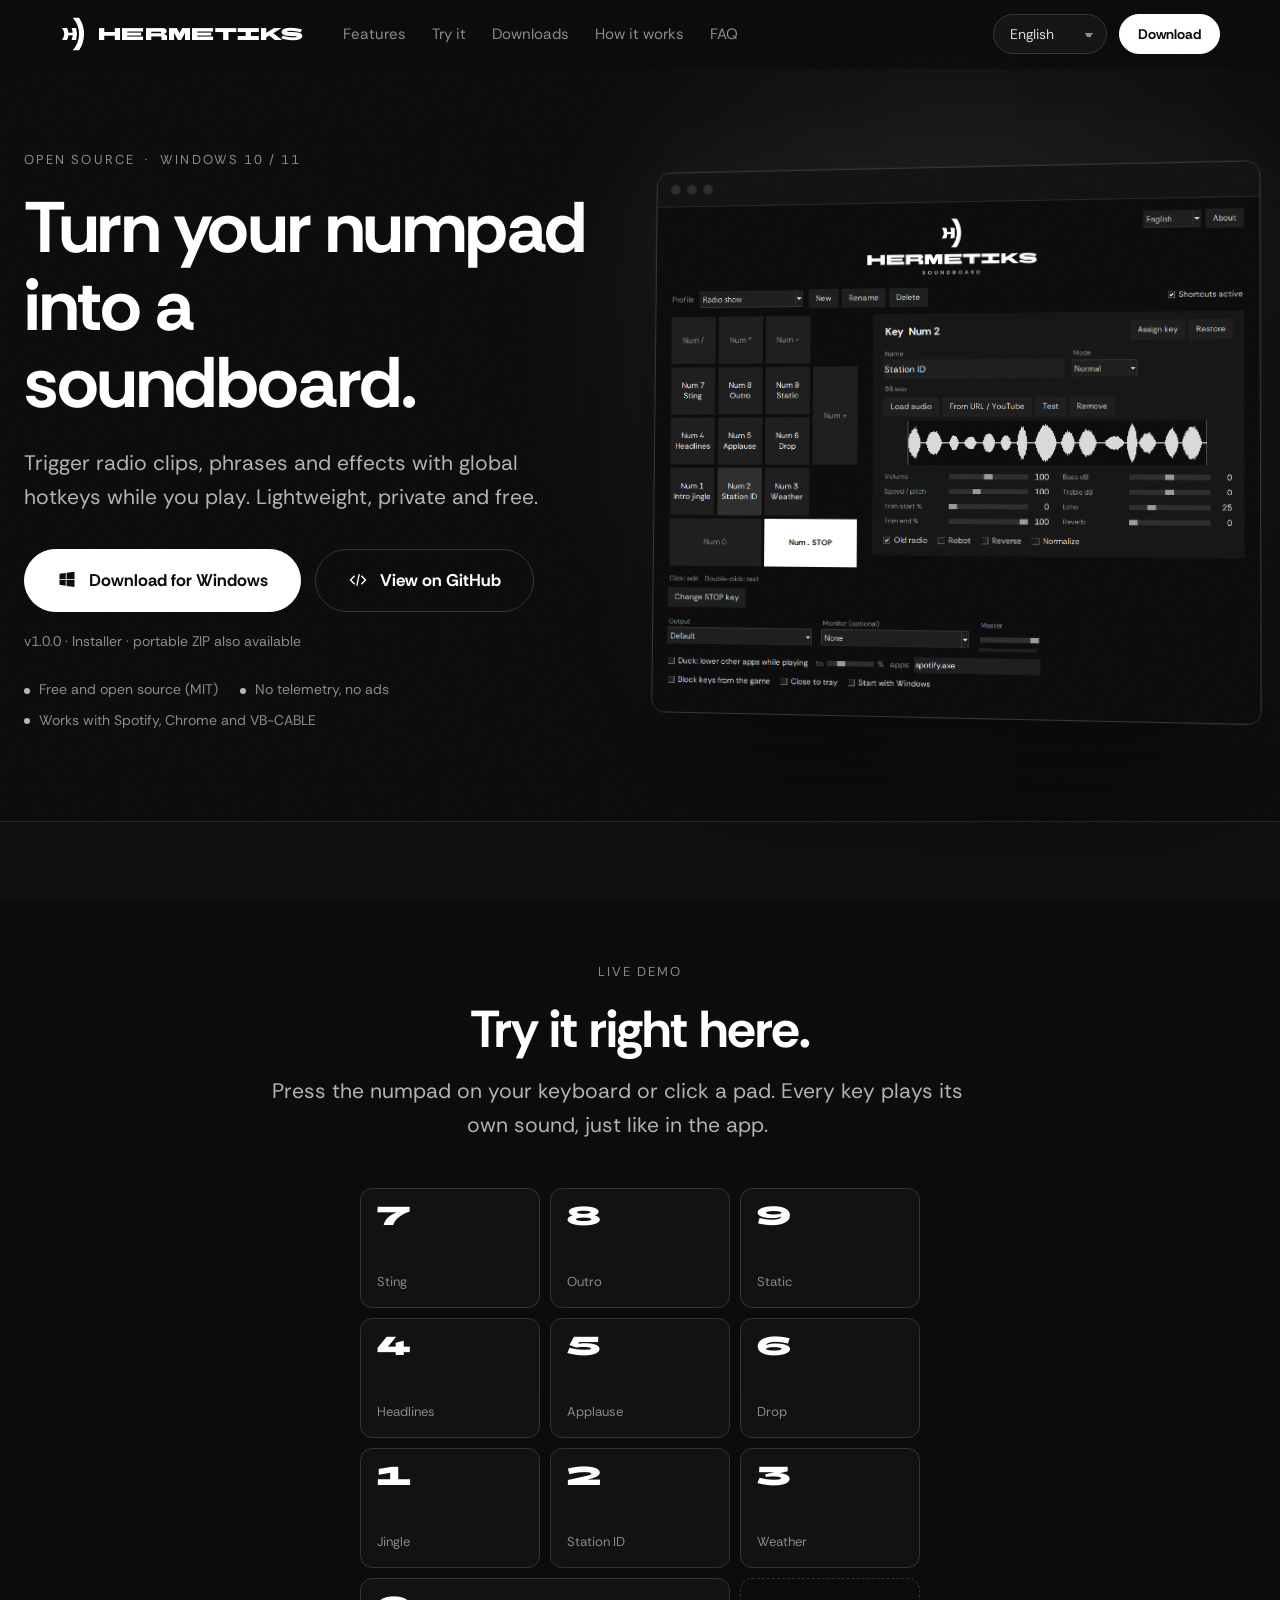
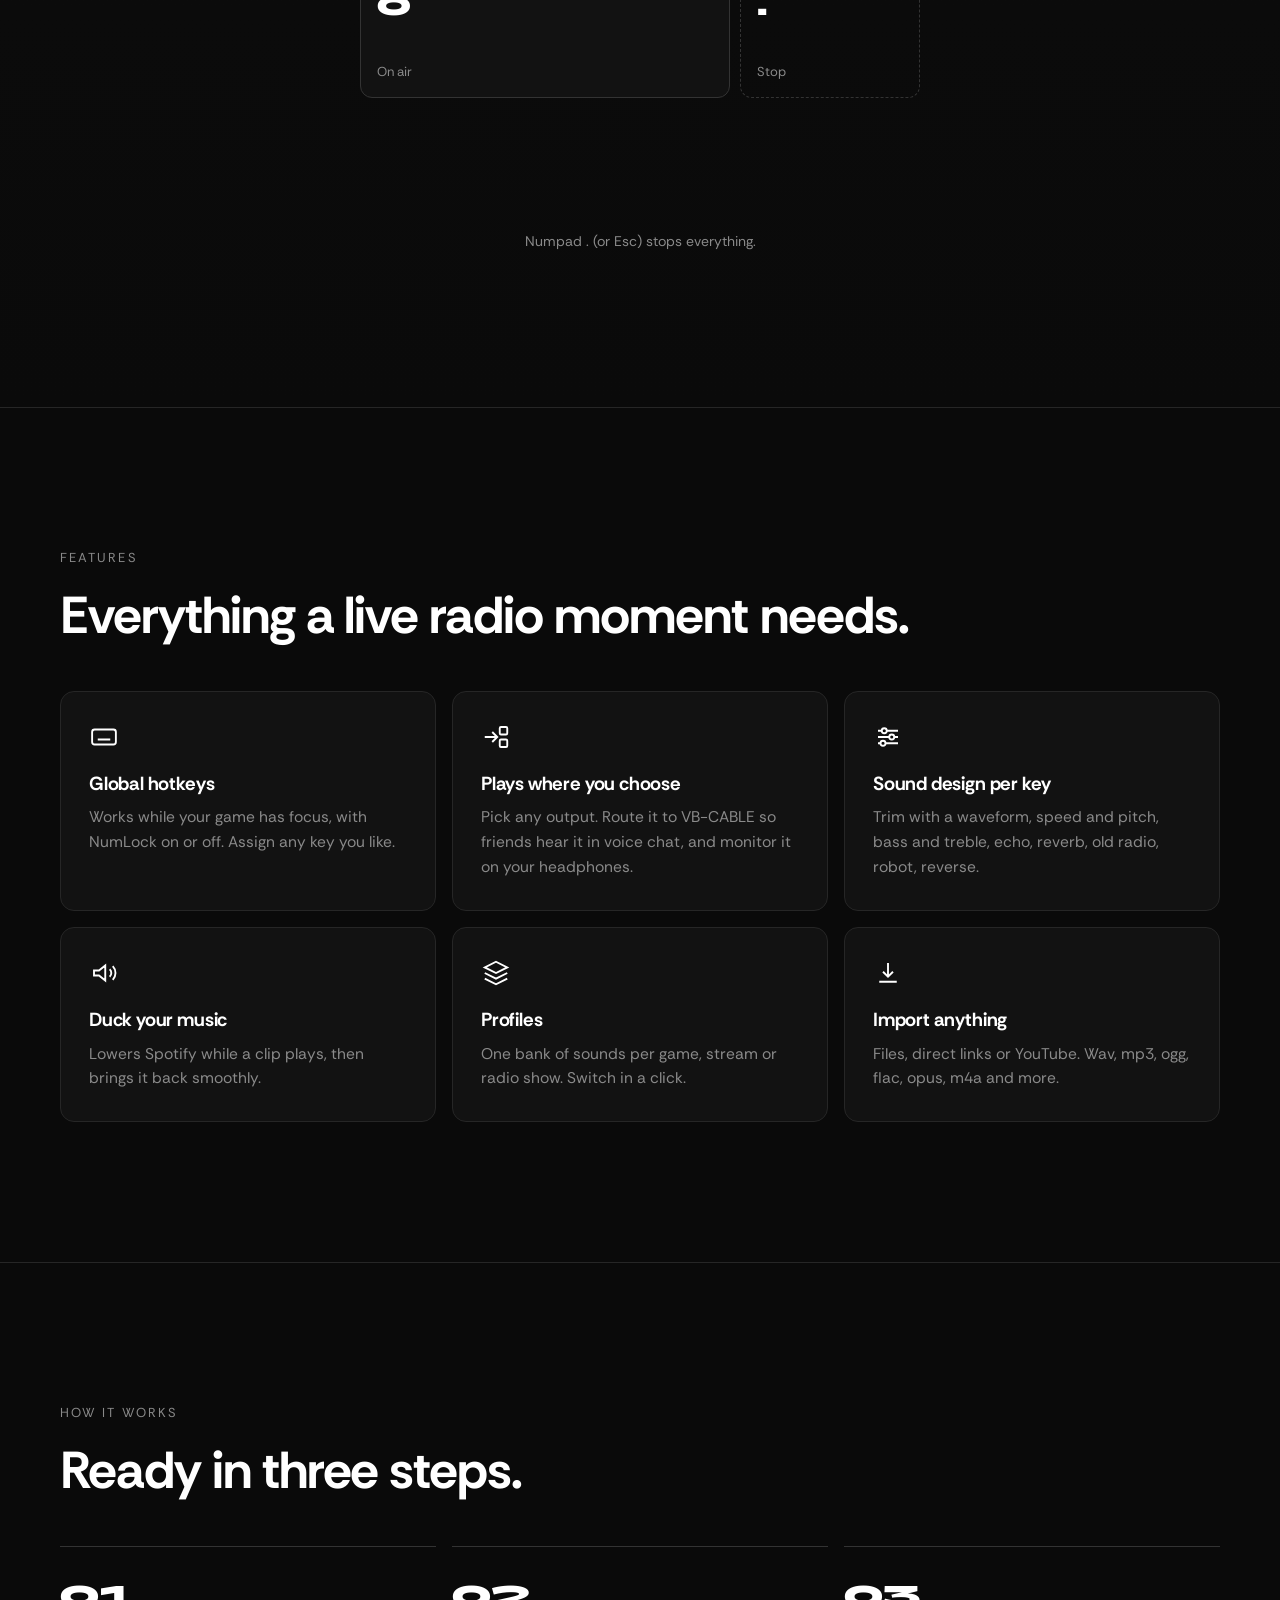
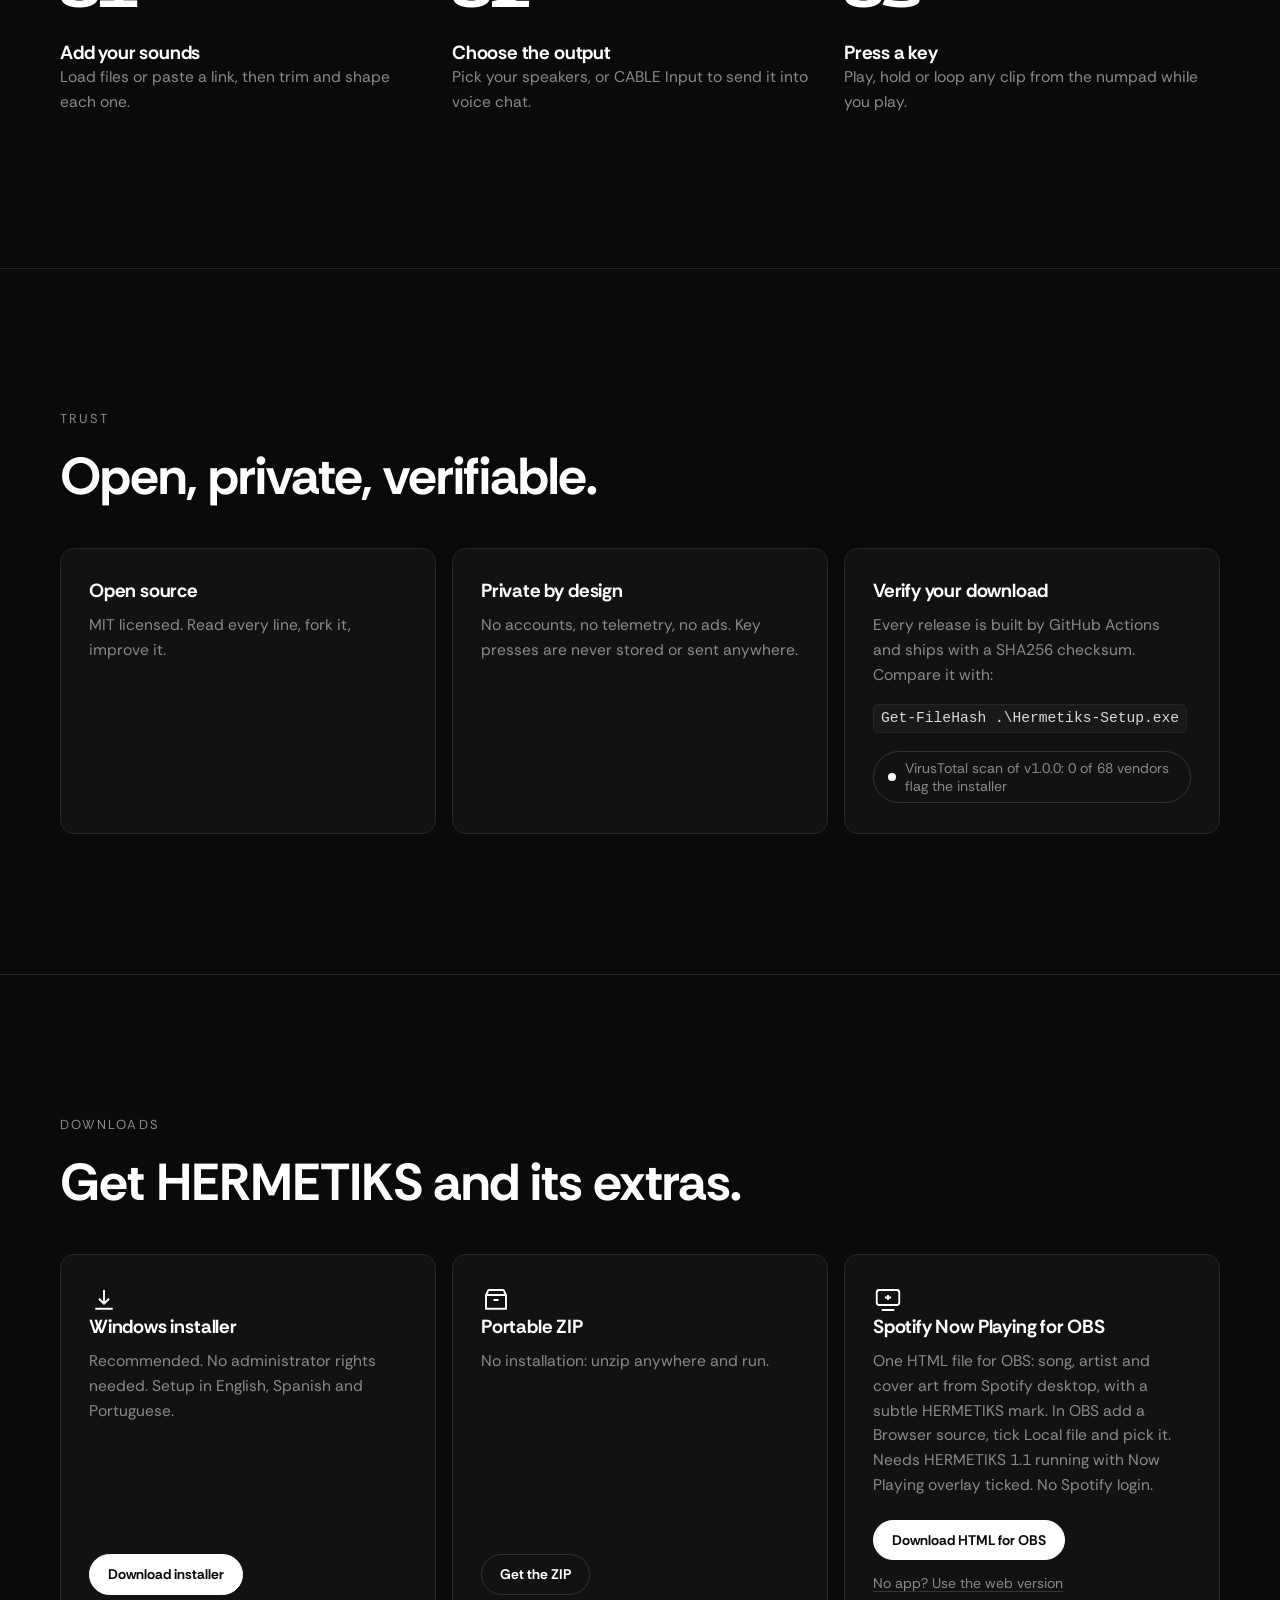
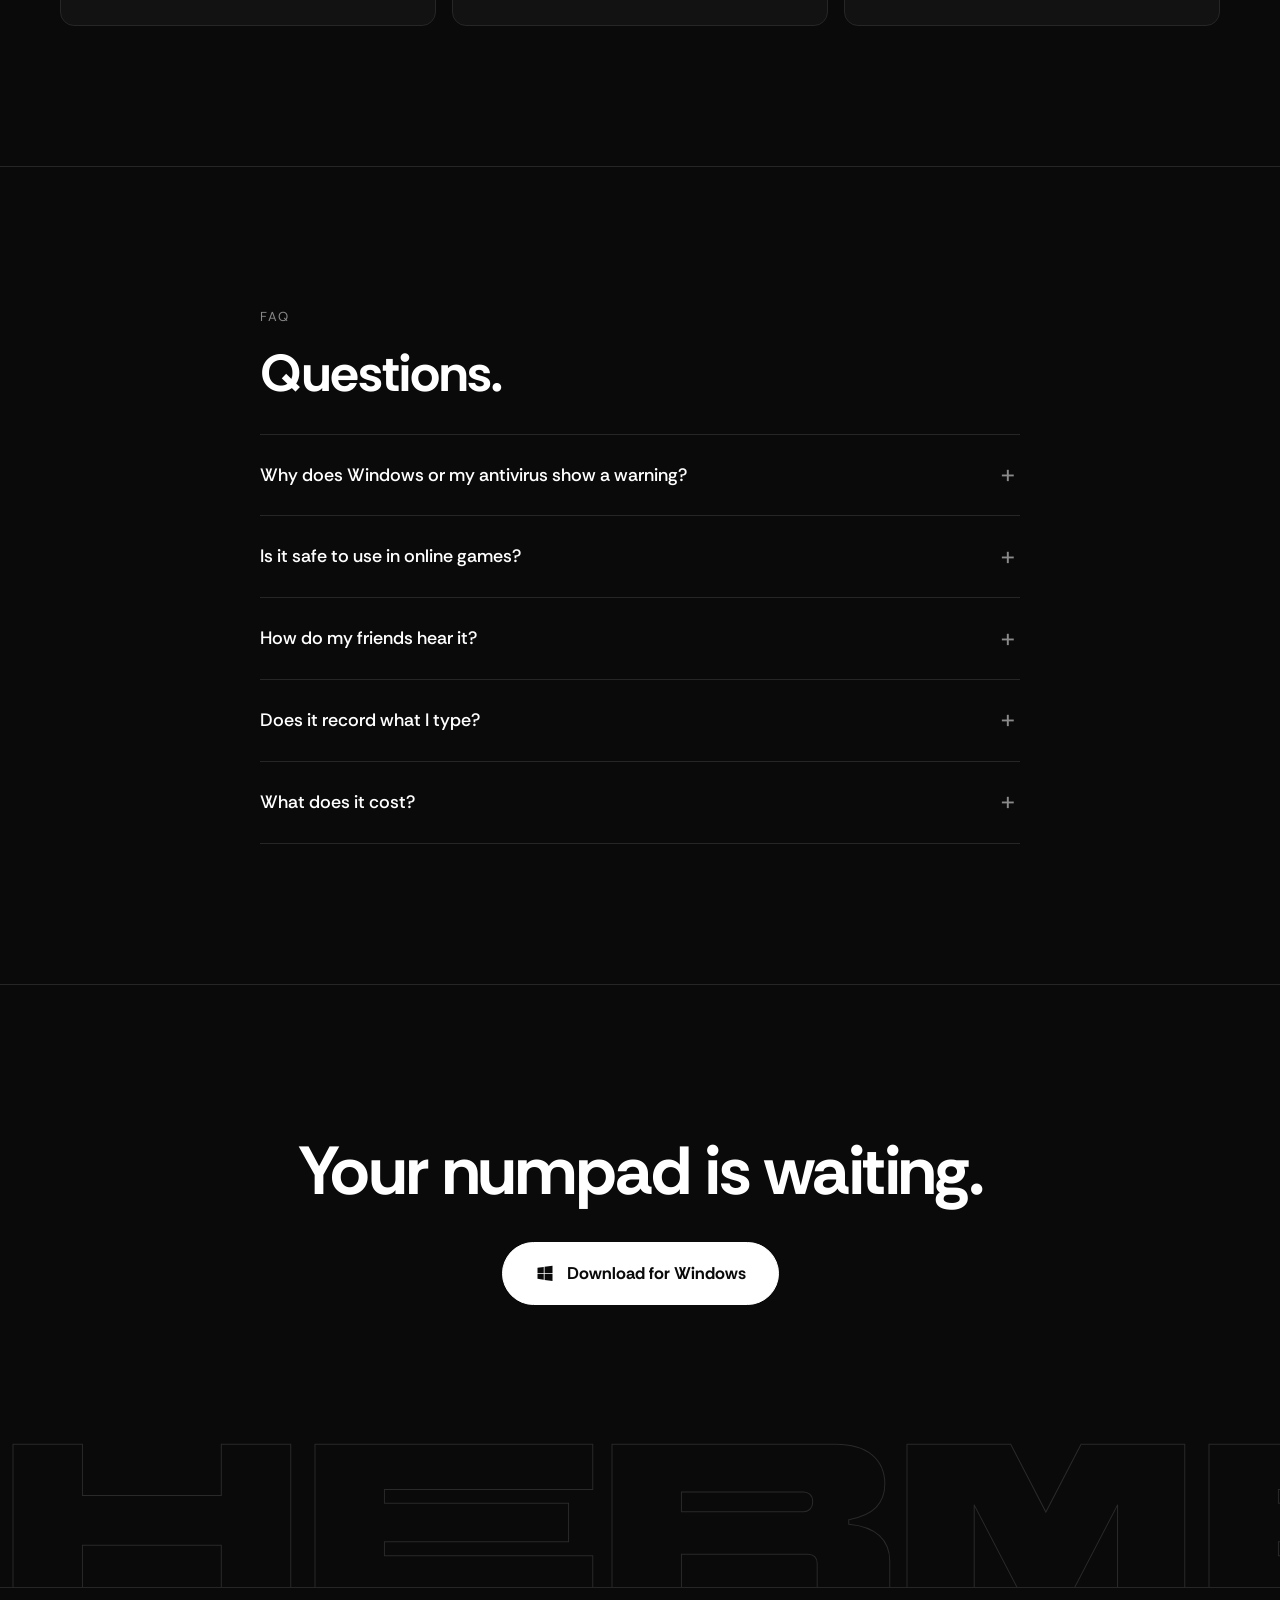
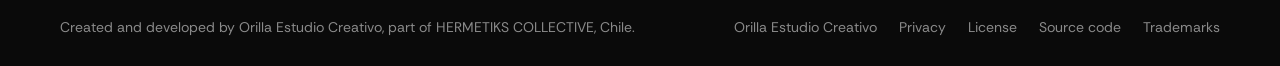
==== commit ebc66487: "Now Playing overlay for OBS (1.1.0) - App: optional overlay server on 127.0.0.1 that reads the Windo" ====
--- a/site/index.html
+++ b/site/index.html
@@ -31,6 +31,7 @@
   <nav class="nav-links" aria-label="Main">
     <a href="#features" data-i18n="nav.features">Features</a>
     <a href="#try" data-i18n="nav.try">Try it</a>
+    <a href="#downloads" data-i18n="nav.downloads">Downloads</a>
     <a href="#how" data-i18n="nav.how">How it works</a>
     <a href="#faq" data-i18n="nav.faq">FAQ</a>
   </nav>
@@ -43,7 +44,7 @@
         <option value="pt">Português</option>
       </select>
     </label>
-    <a class="btn btn-sm js-download" href="https://github.com/orilladiseno-jpg/hermetiks/releases/latest" data-i18n="nav.download">Download</a>
+    <a class="btn btn-sm js-download" href="https://github.com/orilladiseno-jpg/hermetiks/releases/latest/download/Hermetiks-Setup.exe" data-i18n="nav.download">Download</a>
   </div>
 </header>
 
@@ -65,7 +66,7 @@
       <h1 data-i18n="hero.title">Turn your numpad into a soundboard.</h1>
       <p class="lead" data-i18n="hero.sub">Trigger radio clips, phrases and effects with global hotkeys while you play. Lightweight, private and free.</p>
       <div class="cta">
-        <a class="btn btn-lg js-download" href="https://github.com/orilladiseno-jpg/hermetiks/releases/latest">
+        <a class="btn btn-lg js-download" href="https://github.com/orilladiseno-jpg/hermetiks/releases/latest/download/Hermetiks-Setup.exe">
           <svg class="ico" viewBox="0 0 24 24" aria-hidden="true"><path fill="currentColor" d="M3 4.6 10.5 3.5v7.2H3zM11.5 3.4 21 2v8.7h-9.5zM3 11.7h7.5v7.2L3 17.8zM11.5 11.7H21V20.4l-9.5-1.3z"/></svg>
           <span data-i18n="hero.download">Download for Windows</span>
         </a>
@@ -155,7 +156,33 @@
       <div class="grid three">
         <article class="card"><h3 data-i18n="t1.t">Open source</h3><p data-i18n="t1.d"></p></article>
         <article class="card"><h3 data-i18n="t2.t">Private by design</h3><p data-i18n="t2.d"></p></article>
-        <article class="card"><h3 data-i18n="t3.t">Verify your download</h3><p data-i18n="t3.d"></p><code>Get-FileHash .\Hermetiks-Setup.exe</code></article>
+        <article class="card"><h3 data-i18n="t3.t">Verify your download</h3><p data-i18n="t3.d"></p><code>Get-FileHash .\Hermetiks-Setup.exe</code><a class="vt" href="https://www.virustotal.com/gui/file/3a080a6334339b829a70bdb2e0186f5657cb2bc01779f97be03dbcc029e75a33" rel="noopener" data-i18n="trust.vt">VirusTotal scan of v1.0.0: 0 of 68 vendors flag the installer</a></article>
+      </div>
+    </div>
+  </section>
+
+  <!-- DOWNLOADS -->
+  <section class="section" id="downloads">
+    <div class="wrap">
+      <p class="eyebrow" data-i18n="dl.eyebrow">Downloads</p>
+      <h2 data-i18n="dl.title">Get HERMETIKS and its extras.</h2>
+      <div class="grid three">
+        <article class="card dl">
+          <svg class="fi" viewBox="0 0 24 24" fill="none" stroke="currentColor" stroke-width="1.5" aria-hidden="true"><path d="M12 4v11M8 11l4 4 4-4M5 19h14"/></svg>
+          <h3 data-i18n="dl.i.t">Windows installer</h3><p data-i18n="dl.i.d"></p>
+          <a class="btn btn-sm js-download" href="https://github.com/orilladiseno-jpg/hermetiks/releases/latest/download/Hermetiks-Setup.exe" data-i18n="dl.i.b">Download installer</a>
+        </article>
+        <article class="card dl">
+          <svg class="fi" viewBox="0 0 24 24" fill="none" stroke="currentColor" stroke-width="1.5" aria-hidden="true"><path d="M4 8h16v11H4zM4 8l2-4h12l2 4M10 12h4"/></svg>
+          <h3 data-i18n="dl.z.t">Portable ZIP</h3><p data-i18n="dl.z.d"></p>
+          <a class="btn btn-sm btn-ghost" href="https://github.com/orilladiseno-jpg/hermetiks/releases/latest" rel="noopener" data-i18n="dl.z.b">Get the ZIP</a>
+        </article>
+        <article class="card dl">
+          <svg class="fi" viewBox="0 0 24 24" fill="none" stroke="currentColor" stroke-width="1.5" aria-hidden="true"><rect x="3" y="4" width="18" height="12" rx="2"/><path d="M7 20h10M12 8v4M9.5 10h5"/></svg>
+          <h3 data-i18n="dl.s.t">Spotify Now Playing for OBS</h3><p data-i18n="dl.s.d"></p>
+          <a class="btn btn-sm" href="downloads/hermetiks-nowplaying.html" download="hermetiks-nowplaying.html" data-i18n="dl.s.b">Download HTML for OBS</a>
+          <a class="small alt" href="spotify/" data-i18n="dl.s.w">No app? Use the web version</a>
+        </article>
       </div>
     </div>
   </section>
@@ -177,7 +204,7 @@
   <section class="final">
     <div class="wrap center">
       <h2 data-i18n="cta.title">Your numpad is waiting.</h2>
-      <a class="btn btn-lg js-download" href="https://github.com/orilladiseno-jpg/hermetiks/releases/latest">
+      <a class="btn btn-lg js-download" href="https://github.com/orilladiseno-jpg/hermetiks/releases/latest/download/Hermetiks-Setup.exe">
         <svg class="ico" viewBox="0 0 24 24" aria-hidden="true"><path fill="currentColor" d="M3 4.6 10.5 3.5v7.2H3zM11.5 3.4 21 2v8.7h-9.5zM3 11.7h7.5v7.2L3 17.8zM11.5 11.7H21V20.4l-9.5-1.3z"/></svg>
         <span data-i18n="hero.download">Download for Windows</span>
       </a>
@@ -190,6 +217,7 @@
   <div class="wrap foot">
     <p data-i18n="foot.credit">Created and developed by Orilla Estudio Creativo, part of HERMETIKS COLLECTIVE, Chile.</p>
     <nav aria-label="Footer">
+      <a href="https://orilladiseno.cl" rel="noopener">Orilla Estudio Creativo</a>
       <a href="privacy.html" data-i18n="foot.privacy">Privacy</a>
       <a href="https://github.com/orilladiseno-jpg/hermetiks/blob/main/LICENSE" rel="noopener" data-i18n="foot.license">License</a>
       <a href="https://github.com/orilladiseno-jpg/hermetiks" rel="noopener" data-i18n="foot.source">Source code</a>
--- a/site/assets/css/style.css
+++ b/site/assets/css/style.css
@@ -187,3 +187,13 @@
   .rv { opacity: 1; transform: none; transition: none; }
   .window, .hero-shot:hover .window { transform: none; transition: none; }
 }
+
+/* downloads + badge */
+.dl { display: flex; flex-direction: column; align-items: flex-start; }
+.dl .btn { margin-top: 22px; }
+.dl p { flex: 1; }
+.vt { display: inline-flex; align-items: center; gap: 9px; margin-top: 18px; font-size: 14px; color: var(--muted); text-decoration: none; border: 1px solid var(--line-2); border-radius: 999px; padding: 7px 14px; line-height: 1.3; }
+.vt::before { content: ""; width: 8px; height: 8px; border-radius: 50%; background: var(--white); flex: none; }
+.vt:hover { color: var(--white); border-color: #555; }
+.dl .alt { margin-top: 12px; color: var(--muted); }
+.dl .alt:hover { color: var(--white); }
